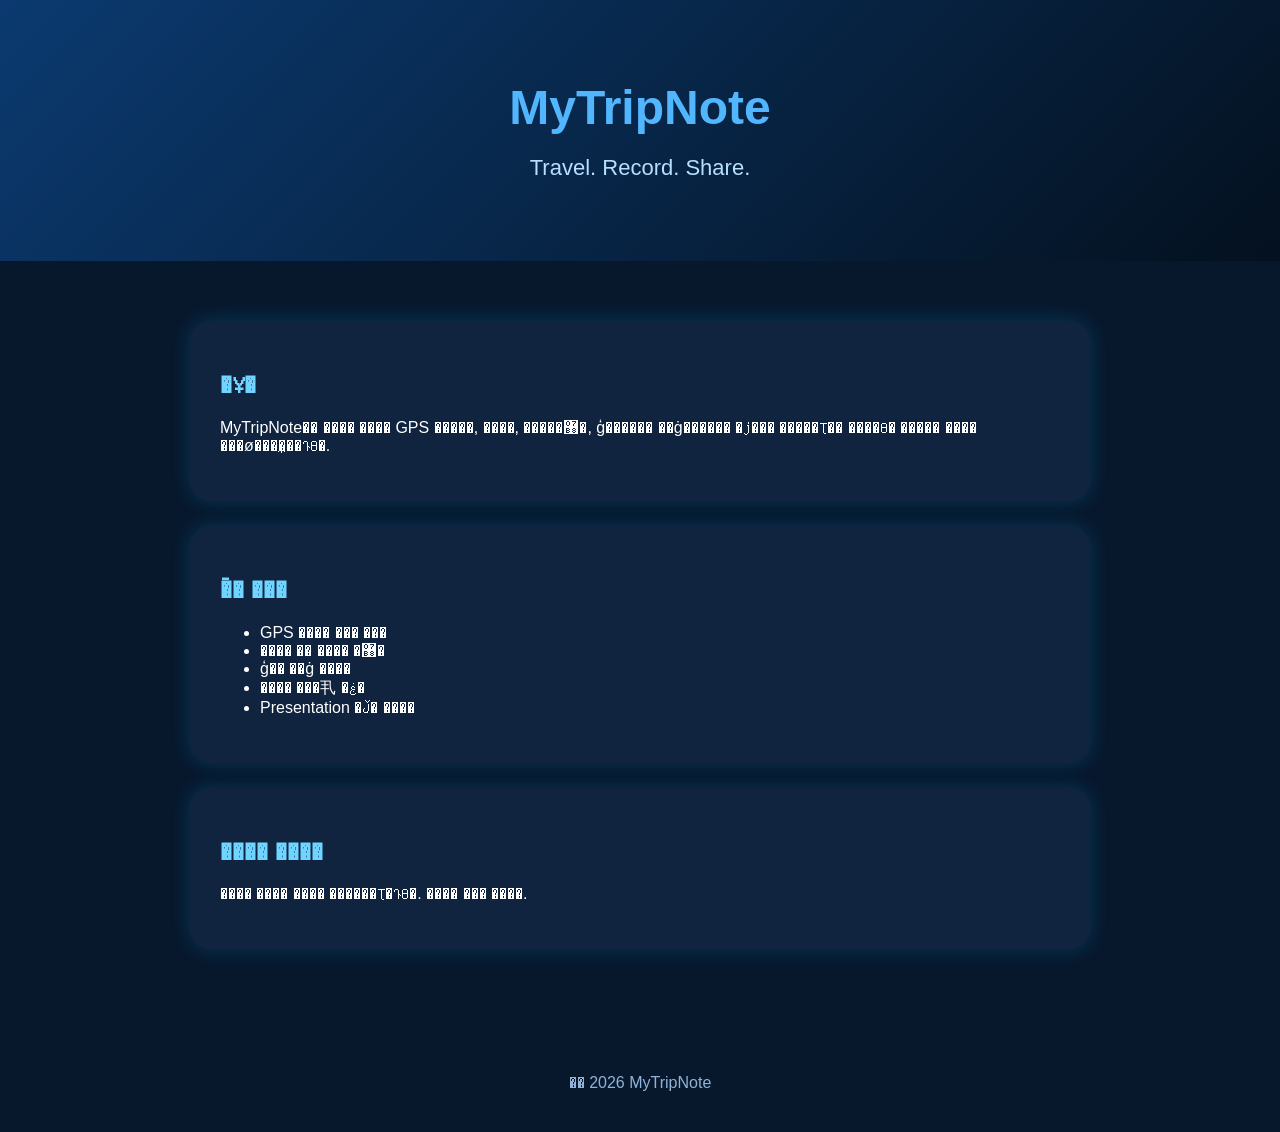
==== index.html @ 252c9a3f "Add files via upload" ====
<!DOCTYPE html>
<html lang="ko">
<head>

<meta charset="UTF-8">
<meta name="viewport"
      content="width=device-width, initial-scale=1.0">

<title>MyTripNote</title>

<style>

body{
    margin:0;
    font-family:Arial, Helvetica, sans-serif;
    background:#07182d;
    color:white;
}

header{

    padding:80px 20px;
    text-align:center;

    background:
    linear-gradient(
        135deg,
        #0b3a70,
        #04111f
    );

}

.logo{

    font-size:48px;
    font-weight:bold;
    color:#52b6ff;

}

.sub{

    margin-top:20px;
    font-size:22px;
    color:#b8dfff;

}

section{

    max-width:900px;
    margin:auto;
    padding:60px 30px;

}

.card{

    background:#10243f;

    border-radius:20px;

    padding:30px;

    margin-bottom:25px;

    box-shadow:
    0 0 20px rgba(0,180,255,.2);

}

h2{

    color:#6fd4ff;

}

footer{

    padding:40px;
    text-align:center;
    color:#8fb2d6;

}

</style>

</head>

<body>

<header>

<div class="logo">
MyTripNote
</div>

<div class="sub">
Travel. Record. Share.
</div>

</header>

<section>

<div class="card">

<h2>�Ұ�</h2>

<p>

MyTripNote�� ���� ���� GPS �̵����,
����, �����޸�,
ģ������ ��ġ������ �ϳ��� �����Ʈ��
����ϴ� ����� ���� ���ø����̼��Դϴ�.

</p>

</div>

<div class="card">

<h2>�ֿ� ���</h2>

<ul>

<li>GPS ���� ��� ���</li>

<li>���� �� ���� �޸�</li>

<li>ģ�� ��ġ ����</li>

<li>���� ���丮 �ۼ�</li>

<li>Presentation �ڵ� ����</li>

</ul>

</div>

<div class="card">

<h2>���� ����</h2>

<p>

���� ���� ���� ������Ʈ�Դϴ�.
���� ��� ����.

</p>

</div>

</section>

<footer>

�� 2026 MyTripNote

</footer>

</body>

</html>
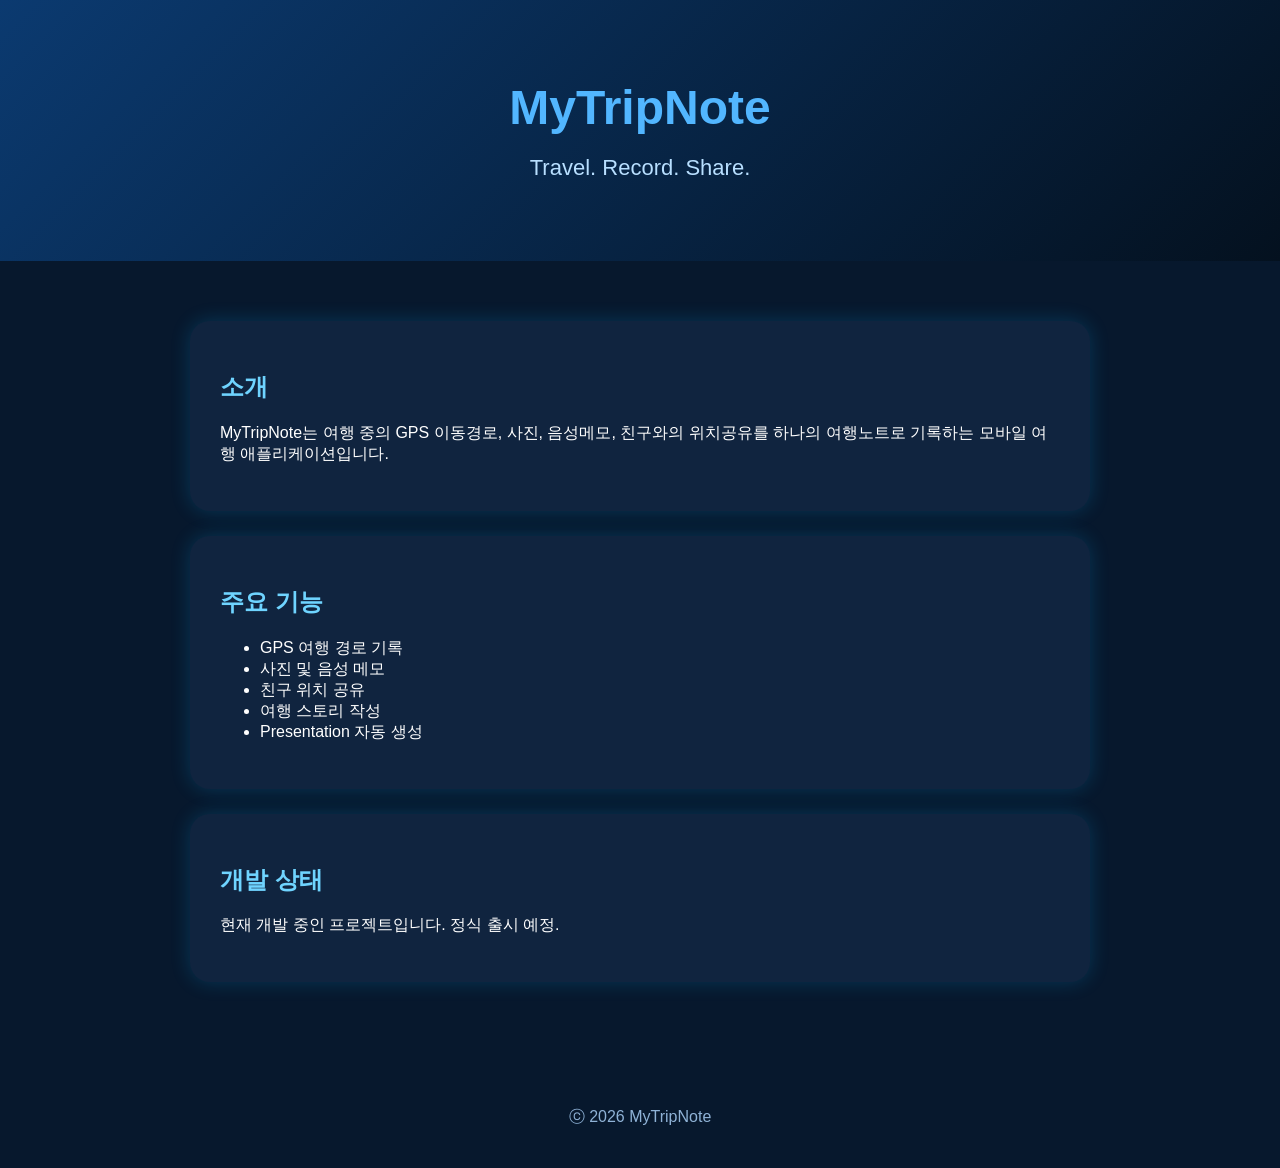
==== commit 942b6c29: "Add files via upload" ====
--- a/index.html
+++ b/index.html
@@ -1,4 +1,4 @@
-<!DOCTYPE html>
+﻿<!DOCTYPE html>
 <html lang="ko">
 <head>
 
@@ -106,14 +106,14 @@
 
 <div class="card">
 
-<h2>�Ұ�</h2>
+<h2>소개</h2>
 
 <p>
 
-MyTripNote�� ���� ���� GPS �̵����,
-����, �����޸�,
-ģ������ ��ġ������ �ϳ��� �����Ʈ��
-����ϴ� ����� ���� ���ø����̼��Դϴ�.
+MyTripNote는 여행 중의 GPS 이동경로,
+사진, 음성메모,
+친구와의 위치공유를 하나의 여행노트로
+기록하는 모바일 여행 애플리케이션입니다.
 
 </p>
 
@@ -121,19 +121,19 @@
 
 <div class="card">
 
-<h2>�ֿ� ���</h2>
+<h2>주요 기능</h2>
 
 <ul>
 
-<li>GPS ���� ��� ���</li>
+<li>GPS 여행 경로 기록</li>
 
-<li>���� �� ���� �޸�</li>
+<li>사진 및 음성 메모</li>
 
-<li>ģ�� ��ġ ����</li>
+<li>친구 위치 공유</li>
 
-<li>���� ���丮 �ۼ�</li>
+<li>여행 스토리 작성</li>
 
-<li>Presentation �ڵ� ����</li>
+<li>Presentation 자동 생성</li>
 
 </ul>
 
@@ -141,12 +141,12 @@
 
 <div class="card">
 
-<h2>���� ����</h2>
+<h2>개발 상태</h2>
 
 <p>
 
-���� ���� ���� ������Ʈ�Դϴ�.
-���� ��� ����.
+현재 개발 중인 프로젝트입니다.
+정식 출시 예정.
 
 </p>
 
@@ -156,7 +156,7 @@
 
 <footer>
 
-�� 2026 MyTripNote
+ⓒ 2026 MyTripNote
 
 </footer>
 
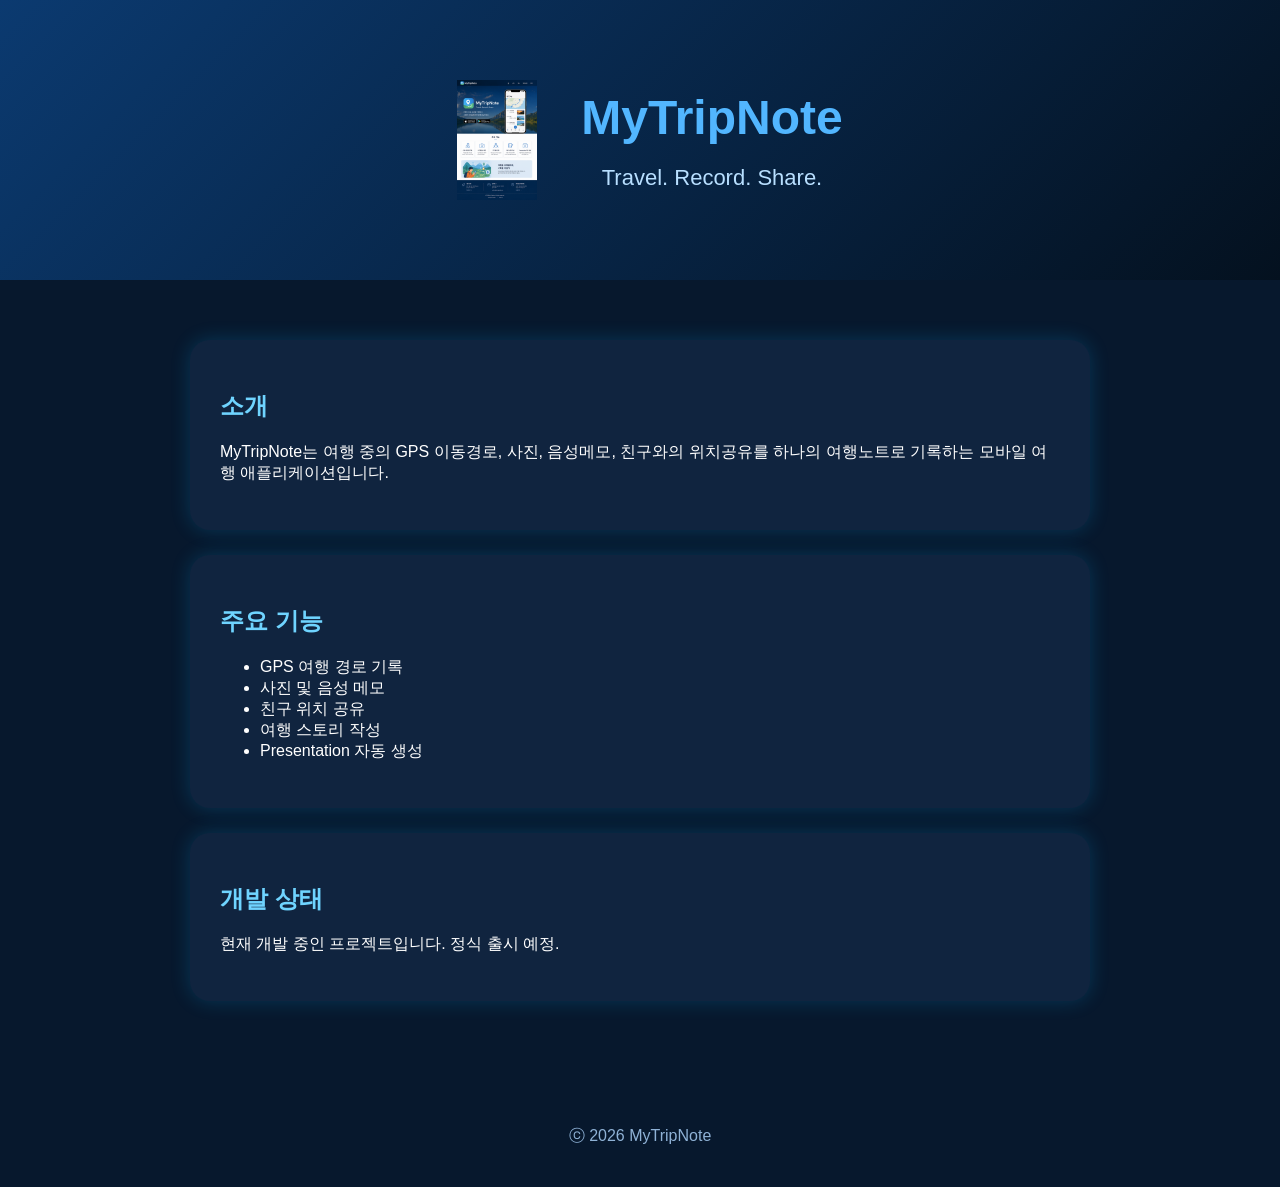
==== commit 6c5d2784: "Add files via upload" ====
--- a/index.html
+++ b/index.html
@@ -84,6 +84,22 @@
 
 }
 
+.hero-title{
+
+    display:flex;
+    align-items:center;
+    justify-content:center;
+    gap:24px;
+
+}
+
+.app-logo{
+
+    width:120px;
+    height:120px;
+    object-fit:contain;
+
+}
 </style>
 
 </head>
@@ -92,12 +108,26 @@
 
 <header>
 
-<div class="logo">
-MyTripNote
-</div>
+<div class="hero-title">
 
-<div class="sub">
-Travel. Record. Share.
+    <img
+        src="images/logo.png"
+        class="app-logo"
+        alt="MyTripNote Logo"
+    />
+
+    <div>
+
+        <div class="logo">
+            MyTripNote
+        </div>
+
+        <div class="sub">
+            Travel. Record. Share.
+        </div>
+
+    </div>
+
 </div>
 
 </header>
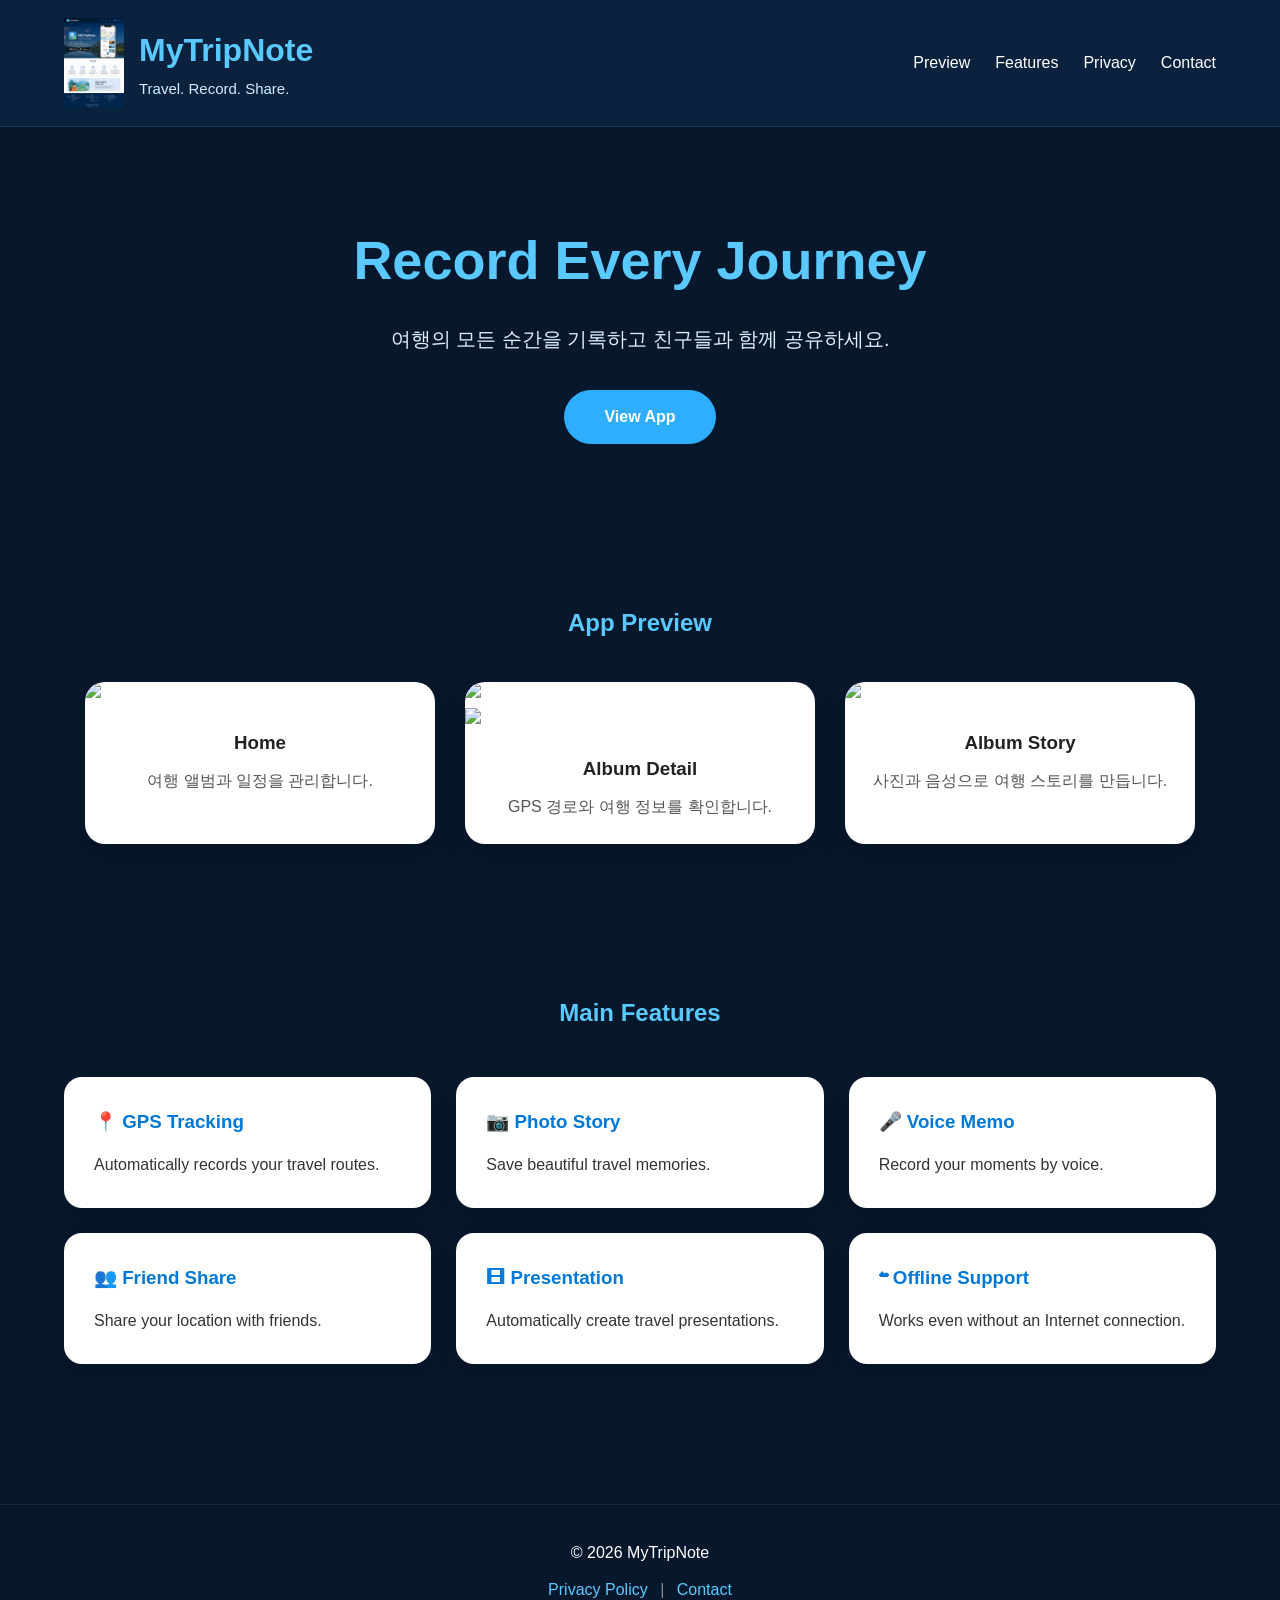
==== commit 0e393174: "Add files via upload" ====
--- a/index.html
+++ b/index.html
@@ -1,106 +1,21 @@
 ﻿<!DOCTYPE html>
 <html lang="ko">
+
 <head>
 
-<meta charset="UTF-8">
-<meta name="viewport"
-      content="width=device-width, initial-scale=1.0">
-
-<title>MyTripNote</title>
-
-<style>
-
-body{
-    margin:0;
-    font-family:Arial, Helvetica, sans-serif;
-    background:#07182d;
-    color:white;
-}
-
-header{
-
-    padding:80px 20px;
-    text-align:center;
-
-    background:
-    linear-gradient(
-        135deg,
-        #0b3a70,
-        #04111f
-    );
-
-}
-
-.logo{
-
-    font-size:48px;
-    font-weight:bold;
-    color:#52b6ff;
-
-}
-
-.sub{
-
-    margin-top:20px;
-    font-size:22px;
-    color:#b8dfff;
-
-}
-
-section{
-
-    max-width:900px;
-    margin:auto;
-    padding:60px 30px;
-
-}
-
-.card{
-
-    background:#10243f;
-
-    border-radius:20px;
-
-    padding:30px;
-
-    margin-bottom:25px;
-
-    box-shadow:
-    0 0 20px rgba(0,180,255,.2);
-
-}
-
-h2{
-
-    color:#6fd4ff;
-
-}
-
-footer{
-
-    padding:40px;
-    text-align:center;
-    color:#8fb2d6;
-
-}
-
-.hero-title{
-
-    display:flex;
-    align-items:center;
-    justify-content:center;
-    gap:24px;
-
-}
-
-.app-logo{
-
-    width:120px;
-    height:120px;
-    object-fit:contain;
-
-}
-</style>
+    <meta charset="UTF-8">
+
+    <meta
+        name="viewport"
+        content="width=device-width, initial-scale=1.0"
+    >
+
+    <title>MyTripNote</title>
+
+    <link
+        rel="stylesheet"
+        href="style.css"
+    >
 
 </head>
 
@@ -108,85 +23,310 @@
 
 <header>
 
-<div class="hero-title">
-
-    <img
-        src="images/logo.png"
-        class="app-logo"
-        alt="MyTripNote Logo"
-    />
-
-    <div>
-
-        <div class="logo">
-            MyTripNote
+    <div class="container">
+
+        <div class="logo-area">
+
+            <img
+                src="images/logo.png"
+                alt="MyTripNote Logo"
+                class="logo"
+            >
+
+            <div>
+
+                <h1>MyTripNote</h1>
+
+                <p class="subtitle">
+
+                    Travel. Record. Share.
+
+                </p>
+
+            </div>
+
         </div>
 
-        <div class="sub">
-            Travel. Record. Share.
+        <nav>
+
+            <a href="#preview">Preview</a>
+
+            <a href="#features">Features</a>
+
+            <a href="privacy.html">Privacy</a>
+
+            <a href="contact.html">Contact</a>
+
+        </nav>
+
+    </div>
+
+</header>
+
+<section class="hero">
+
+    <div class="container">
+
+        <h2>
+
+            Record Every Journey
+
+        </h2>
+
+        <p>
+
+            여행의 모든 순간을 기록하고
+            친구들과 함께 공유하세요.
+
+        </p>
+
+        <a
+            href="#preview"
+            class="button"
+        >
+
+            View App
+
+        </a>
+
+    </div>
+
+</section>
+
+<section
+    id="preview"
+    class="preview"
+>
+
+    <div class="container">
+
+        <h2>
+
+            App Preview
+
+        </h2>
+
+        <div class="cards">
+
+            <div class="card">
+
+                <img
+                    src="images/HomeView.png"
+                    alt="HomeView"
+                >
+
+                <h3>
+
+                    Home
+
+                </h3>
+
+                <p>
+
+                    여행 앨범과 일정을 관리합니다.
+
+                </p>
+
+            </div>
+
+            <div class="card">
+
+                <img
+                    src="images/AlbumDetailView01.png"
+                    alt="AlbumDetailView"
+                >
+                <img
+                    src="images/AlbumDetailView02.png"
+                    alt="AlbumDetailView"
+                >
+
+                <h3>
+
+                    Album Detail
+
+                </h3>
+
+                <p>
+
+                    GPS 경로와 여행 정보를 확인합니다.
+
+                </p>
+
+            </div>
+
+            <div class="card">
+
+                <img
+                    src="images/AlbumStoryView.png"
+                    alt="AlbumStoryView"
+                >
+
+                <h3>
+
+                    Album Story
+
+                </h3>
+
+                <p>
+
+                    사진과 음성으로 여행 스토리를 만듭니다.
+
+                </p>
+
+            </div>
+
         </div>
 
     </div>
 
-</div>
-
-</header>
-
-<section>
-
-<div class="card">
-
-<h2>소개</h2>
-
-<p>
-
-MyTripNote는 여행 중의 GPS 이동경로,
-사진, 음성메모,
-친구와의 위치공유를 하나의 여행노트로
-기록하는 모바일 여행 애플리케이션입니다.
-
-</p>
-
-</div>
-
-<div class="card">
-
-<h2>주요 기능</h2>
-
-<ul>
-
-<li>GPS 여행 경로 기록</li>
-
-<li>사진 및 음성 메모</li>
-
-<li>친구 위치 공유</li>
-
-<li>여행 스토리 작성</li>
-
-<li>Presentation 자동 생성</li>
-
-</ul>
-
-</div>
-
-<div class="card">
-
-<h2>개발 상태</h2>
-
-<p>
-
-현재 개발 중인 프로젝트입니다.
-정식 출시 예정.
-
-</p>
-
-</div>
-
 </section>
 
+<section
+    id="features"
+    class="features"
+>
+
+    <div class="container">
+
+        <h2>
+
+            Main Features
+
+        </h2>
+
+        <div class="feature-grid">
+
+            <div class="feature">
+
+                <h3>
+
+                    📍 GPS Tracking
+
+                </h3>
+
+                <p>
+
+                    Automatically records your travel routes.
+
+                </p>
+
+            </div>
+
+            <div class="feature">
+
+                <h3>
+
+                    📷 Photo Story
+
+                </h3>
+
+                <p>
+
+                    Save beautiful travel memories.
+
+                </p>
+
+            </div>
+
+            <div class="feature">
+
+                <h3>
+
+                    🎤 Voice Memo
+
+                </h3>
+
+                <p>
+
+                    Record your moments by voice.
+
+                </p>
+
+            </div>
+
+            <div class="feature">
+
+                <h3>
+
+                    👥 Friend Share
+
+                </h3>
+
+                <p>
+
+                    Share your location with friends.
+
+                </p>
+
+            </div>
+
+            <div class="feature">
+
+                <h3>
+
+                    🎞 Presentation
+
+                </h3>
+
+                <p>
+
+                    Automatically create travel presentations.
+
+                </p>
+
+            </div>
+
+            <div class="feature">
+
+                <h3>
+
+                    ☁ Offline Support
+
+                </h3>
+
+                <p>
+
+                    Works even without an Internet connection.
+
+                </p>
+
+            </div>
+
+        </div>
+
+    </div>
+
+</section>
+
 <footer>
 
-ⓒ 2026 MyTripNote
+    <div class="container">
+
+        <p>
+
+            © 2026 MyTripNote
+
+        </p>
+
+        <div class="footer-links">
+
+            <a href="privacy.html">
+
+                Privacy Policy
+
+            </a>
+
+            <span>|</span>
+
+            <a href="contact.html">
+
+                Contact
+
+            </a>
+
+        </div>
+
+    </div>
 
 </footer>
 
--- a/style.css
+++ b/style.css
@@ -0,0 +1,442 @@
+﻿/* ======================================
+   MyTripNote Website
+====================================== */
+
+*{
+    margin:0;
+    padding:0;
+    box-sizing:border-box;
+}
+
+html{
+
+    scroll-behavior:smooth;
+
+}
+
+body{
+
+    font-family:Arial, Helvetica, sans-serif;
+
+    background:#07182d;
+
+    color:white;
+
+    line-height:1.6;
+
+}
+
+/* ======================================
+   Common
+====================================== */
+
+.container{
+
+    width:90%;
+    max-width:1300px;
+
+    margin:auto;
+
+}
+
+h1,h2,h3{
+
+    font-weight:600;
+
+}
+
+img{
+
+    display:block;
+
+    max-width:100%;
+
+}
+
+/* ======================================
+   Header
+====================================== */
+
+header{
+
+    position:sticky;
+
+    top:0;
+
+    background:#0a223d;
+
+    border-bottom:1px solid rgba(255,255,255,.08);
+
+    z-index:999;
+
+}
+
+header .container{
+
+    display:flex;
+
+    justify-content:space-between;
+
+    align-items:center;
+
+    padding:18px 0;
+
+}
+
+.logo-area{
+
+    display:flex;
+
+    align-items:center;
+
+    gap:15px;
+
+}
+
+.logo{
+
+    width:60px;
+
+}
+
+.logo-area h1{
+
+    color:#59c9ff;
+
+    font-size:32px;
+
+}
+
+.subtitle{
+
+    color:#cdefff;
+
+    font-size:15px;
+
+}
+
+nav{
+
+    display:flex;
+
+    gap:25px;
+
+}
+
+nav a{
+
+    color:white;
+
+    text-decoration:none;
+
+    transition:.3s;
+
+}
+
+nav a:hover{
+
+    color:#59c9ff;
+
+}
+
+/* ======================================
+   Hero
+====================================== */
+
+.hero{
+
+    text-align:center;
+
+    padding:90px 20px;
+
+}
+
+.hero h2{
+
+    font-size:54px;
+
+    color:#59c9ff;
+
+    margin-bottom:20px;
+
+}
+
+.hero p{
+
+    max-width:700px;
+
+    margin:auto;
+
+    font-size:20px;
+
+    color:#dcefff;
+
+}
+
+.button{
+
+    display:inline-block;
+
+    margin-top:35px;
+
+    padding:14px 40px;
+
+    border-radius:30px;
+
+    background:#2faeff;
+
+    color:white;
+
+    text-decoration:none;
+
+    font-weight:bold;
+
+    transition:.3s;
+
+}
+
+.button:hover{
+
+    background:#0d92f0;
+
+}
+
+/* ======================================
+   Preview
+====================================== */
+
+.preview{
+
+    padding:70px 0;
+
+}
+
+.preview h2{
+
+    text-align:center;
+
+    margin-bottom:40px;
+
+    color:#59c9ff;
+
+}
+
+.cards{
+
+    display:flex;
+
+    gap:30px;
+
+    justify-content:center;
+
+    flex-wrap:wrap;
+
+}
+
+.card{
+
+    width:350px;
+
+    background:white;
+
+    border-radius:20px;
+
+    overflow:hidden;
+
+    box-shadow:0 10px 25px rgba(0,0,0,.25);
+
+    transition:.3s;
+
+}
+
+.card:hover{
+
+    transform:translateY(-8px);
+
+}
+
+.card img{
+
+    width:100%;
+
+}
+
+.card h3{
+
+    color:#222;
+
+    text-align:center;
+
+    margin:20px 0 10px;
+
+}
+
+.card p{
+
+    color:#555;
+
+    text-align:center;
+
+    padding:0 20px 25px;
+
+}
+
+/* ======================================
+   Features
+====================================== */
+
+.features{
+
+    padding:80px 0;
+
+}
+
+.features h2{
+
+    text-align:center;
+
+    margin-bottom:45px;
+
+    color:#59c9ff;
+
+}
+
+.feature-grid{
+
+    display:grid;
+
+    grid-template-columns:repeat(auto-fit,minmax(280px,1fr));
+
+    gap:25px;
+
+}
+
+.feature{
+
+    background:white;
+
+    color:#333;
+
+    padding:30px;
+
+    border-radius:18px;
+
+    box-shadow:0 8px 20px rgba(0,0,0,.2);
+
+}
+
+.feature h3{
+
+    margin-bottom:15px;
+
+    color:#0078d7;
+
+}
+
+/* ======================================
+   Footer
+====================================== */
+
+footer{
+
+    margin-top:60px;
+
+    padding:35px 20px;
+
+    text-align:center;
+
+    border-top:1px solid rgba(255,255,255,.08);
+
+}
+
+.footer-links{
+
+    margin-top:12px;
+
+}
+
+.footer-links a{
+
+    color:#59c9ff;
+
+    text-decoration:none;
+
+    margin:0 8px;
+
+}
+
+.footer-links span{
+
+    color:#888;
+
+}
+
+/* ======================================
+   Responsive
+====================================== */
+
+@media(max-width:900px){
+
+    header .container{
+
+        flex-direction:column;
+
+        gap:20px;
+
+    }
+
+    nav{
+
+        flex-wrap:wrap;
+
+        justify-content:center;
+
+    }
+
+    .hero h2{
+
+        font-size:38px;
+
+    }
+
+    .hero p{
+
+        font-size:18px;
+
+    }
+
+}
+
+@media(max-width:600px){
+
+    .logo{
+
+        width:50px;
+
+    }
+
+    .logo-area h1{
+
+        font-size:26px;
+
+    }
+
+    .hero{
+
+        padding:60px 20px;
+
+    }
+
+    .hero h2{
+
+        font-size:30px;
+
+    }
+
+    .card{
+
+        width:100%;
+
+    }
+
+}
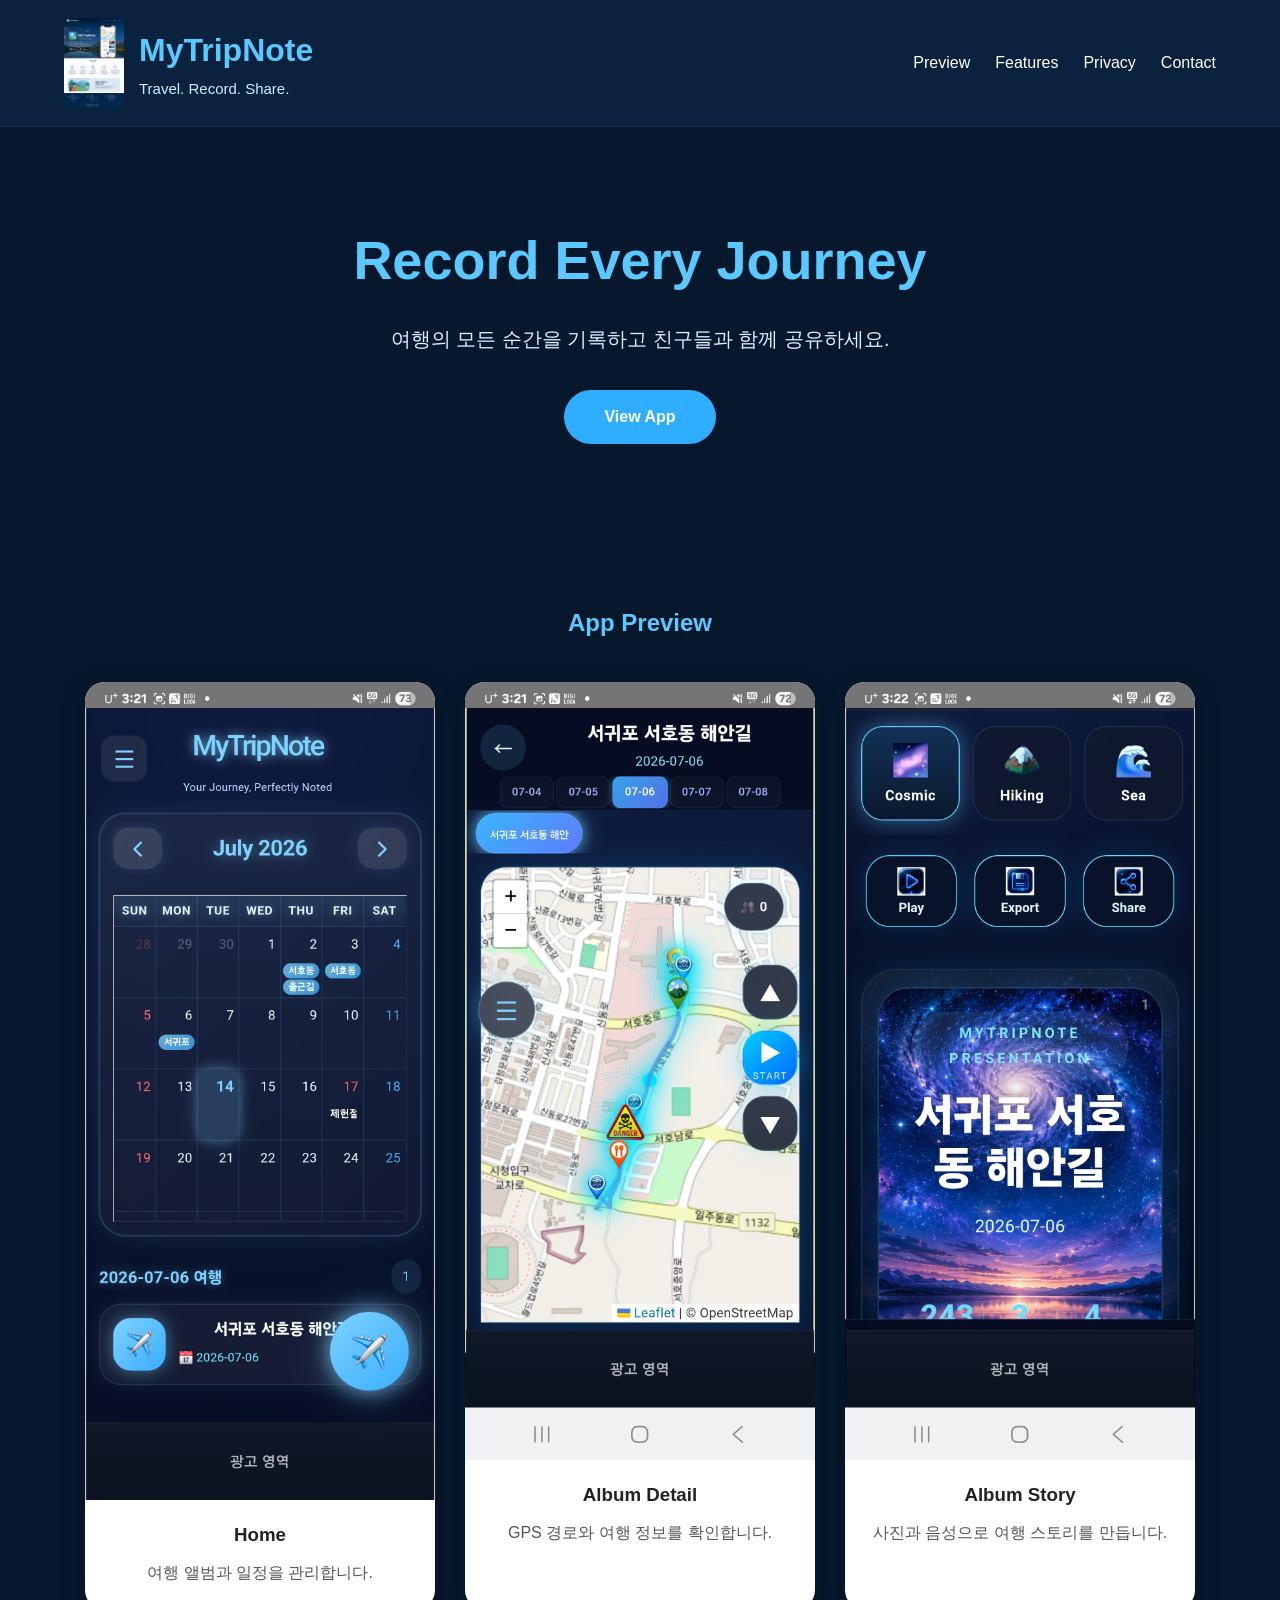
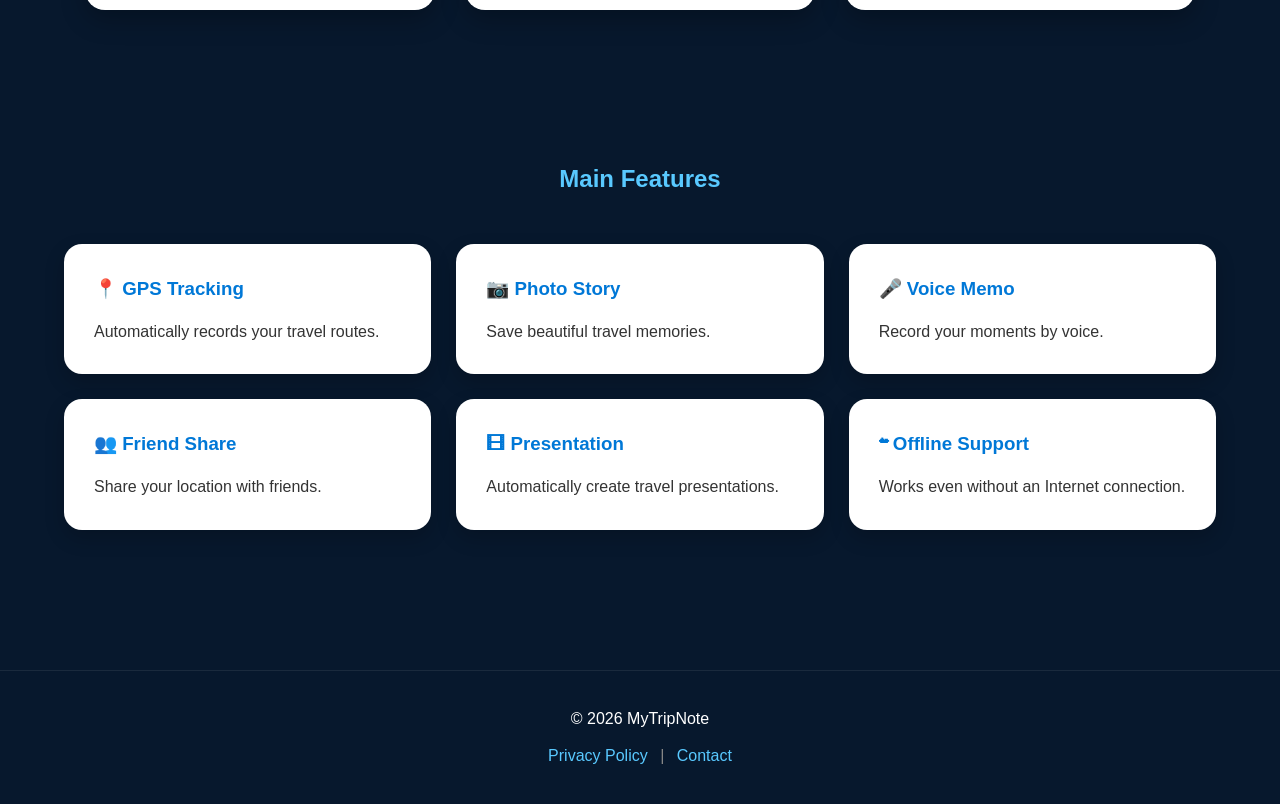
==== commit db2d32c2: "Add files via upload" ====
--- a/index.html
+++ b/index.html
@@ -135,11 +135,7 @@
                     src="images/AlbumDetailView01.png"
                     alt="AlbumDetailView"
                 >
-                <img
-                    src="images/AlbumDetailView02.png"
-                    alt="AlbumDetailView"
-                >
-
+   
                 <h3>
 
                     Album Detail
